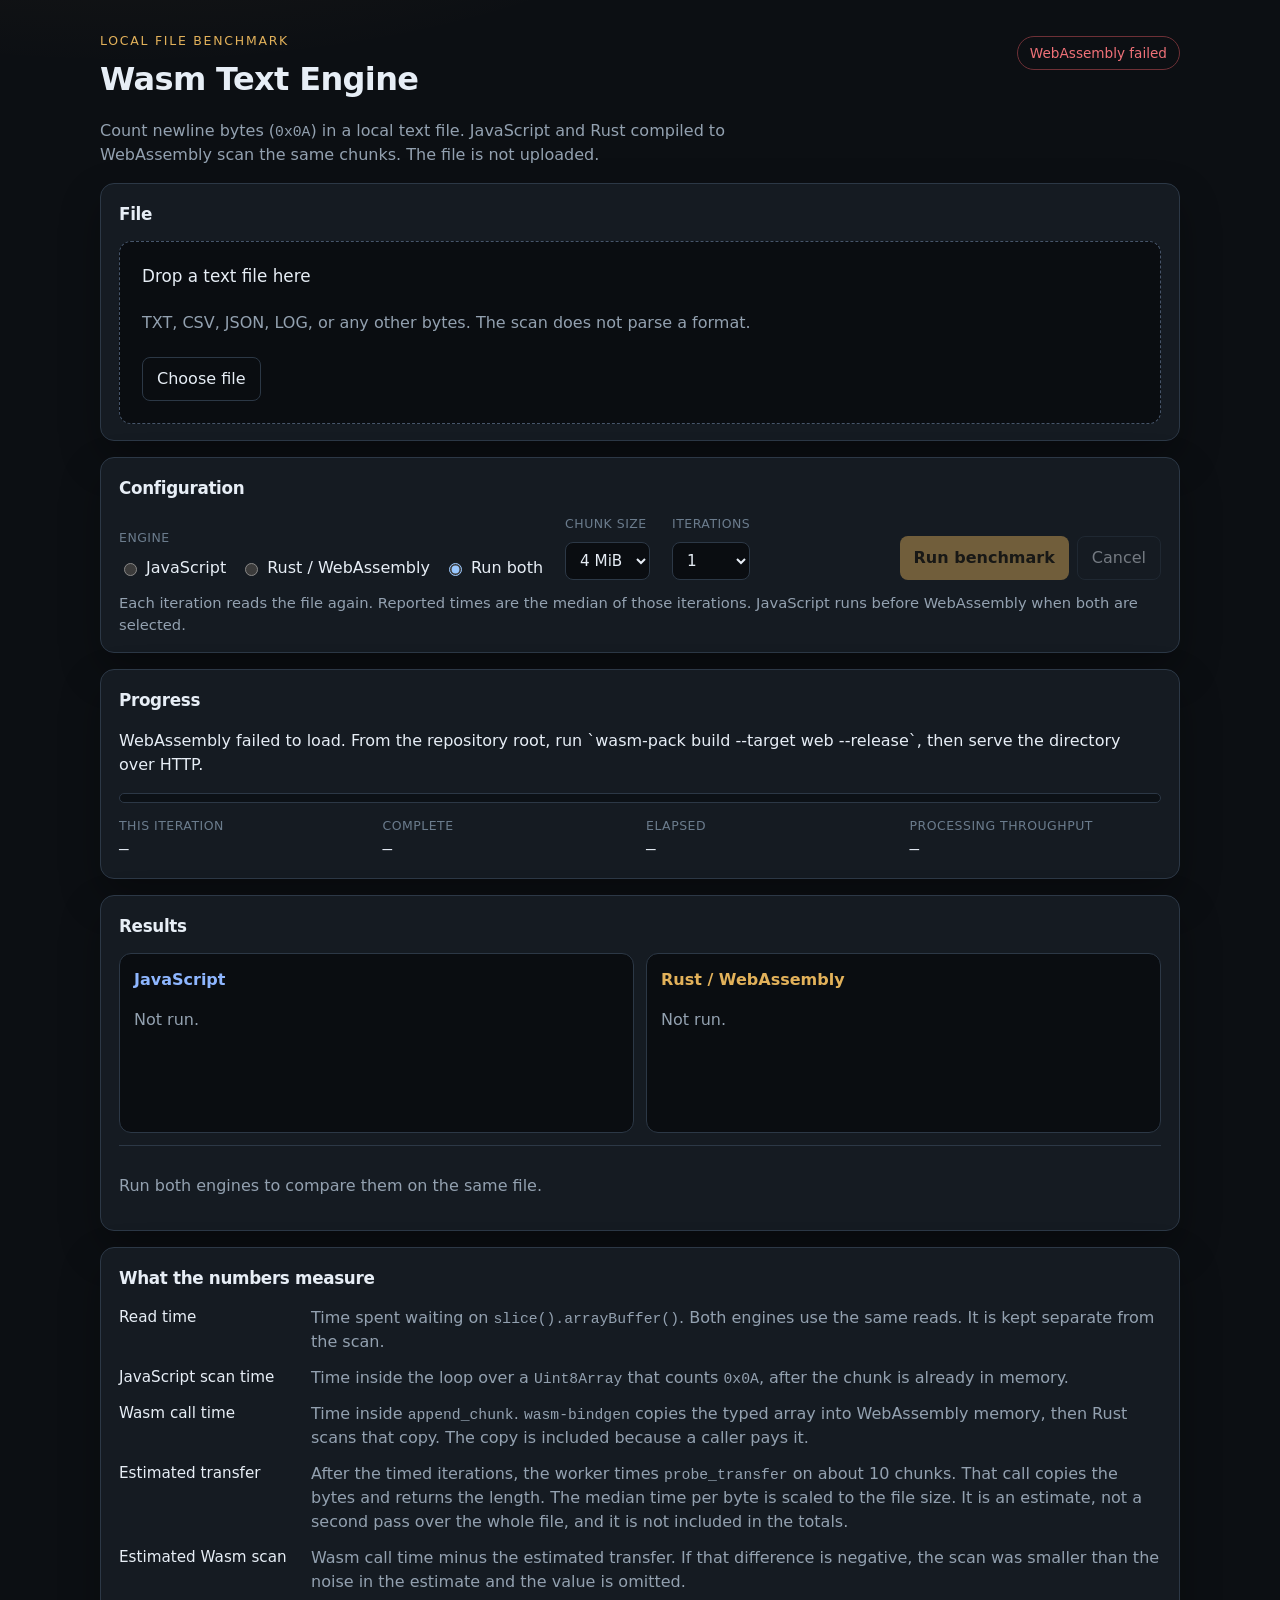
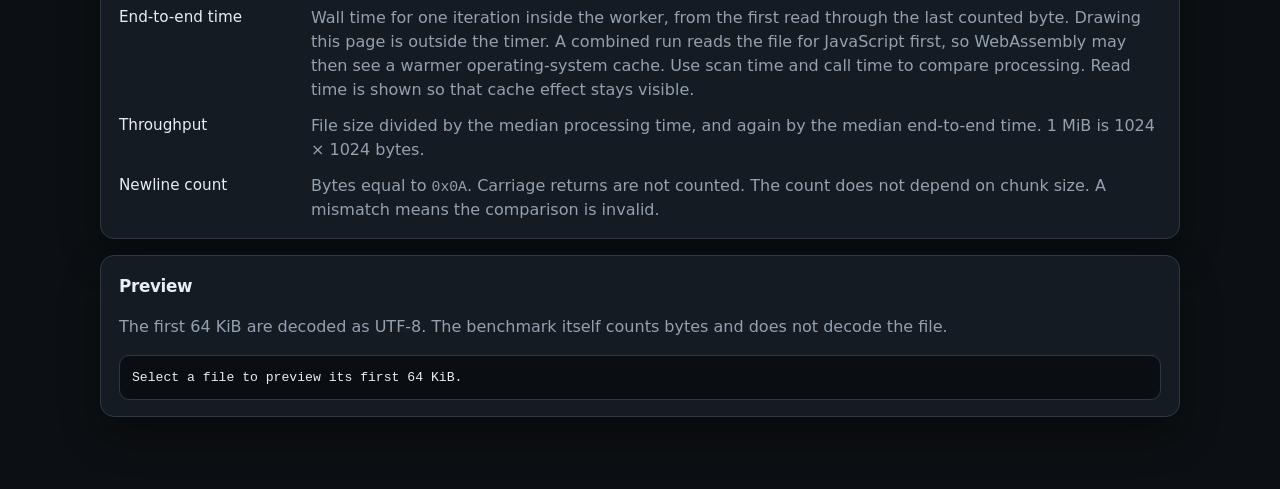
==== web/index.html @ 0ffe9e21 "Add a chunked JavaScript versus WebAssembly newline benchmark Count 0x0A bytes from local files in a" ====
<!DOCTYPE html>
<html lang="en">
<head>
    <meta charset="UTF-8">
    <meta name="viewport" content="width=device-width, initial-scale=1">
    <title>Wasm Text Engine</title>
    <link rel="stylesheet" href="./styles.css">
</head>
<body>
    <div class="wrap">
        <header class="site-header">
            <div>
                <p class="eyebrow">Local file benchmark</p>
                <h1>Wasm Text Engine</h1>
            </div>
            <p id="wasm-status" class="status-pill" data-state="loading">Loading WebAssembly…</p>
        </header>

        <p class="lede">
            Count newline bytes (<code>0x0A</code>) in a local text file.
            JavaScript and Rust compiled to WebAssembly scan the same chunks.
            The file is not uploaded.
        </p>

        <main>
            <section class="panel" aria-labelledby="file-heading">
                <h2 id="file-heading">File</h2>
                <div id="dropzone" class="dropzone">
                    <p class="dropzone-title">Drop a text file here</p>
                    <p class="muted">TXT, CSV, JSON, LOG, or any other bytes. The scan does not parse a format.</p>
                    <button type="button" id="choose-file" class="ghost">Choose file</button>
                    <input id="file-input" type="file">
                </div>
                <dl id="file-meta" class="meta hidden">
                    <div>
                        <dt>Name</dt>
                        <dd id="file-name"></dd>
                    </div>
                    <div>
                        <dt>Size</dt>
                        <dd id="file-size"></dd>
                    </div>
                    <div>
                        <dt>Type</dt>
                        <dd id="file-type"></dd>
                    </div>
                </dl>
            </section>

            <section class="panel" aria-labelledby="config-heading">
                <h2 id="config-heading">Configuration</h2>
                <div class="controls">
                    <fieldset>
                        <legend>Engine</legend>
                        <label><input type="radio" name="engine" value="javascript"> JavaScript</label>
                        <label><input type="radio" name="engine" value="wasm"> Rust / WebAssembly</label>
                        <label><input type="radio" name="engine" value="both" checked> Run both</label>
                    </fieldset>
                    <label class="field">
                        Chunk size
                        <select id="chunk-size">
                            <option value="1048576">1 MiB</option>
                            <option value="2097152">2 MiB</option>
                            <option value="4194304" selected>4 MiB</option>
                        </select>
                    </label>
                    <label class="field">
                        Iterations
                        <select id="iterations">
                            <option value="1" selected>1</option>
                            <option value="3">3</option>
                            <option value="5">5</option>
                        </select>
                    </label>
                    <div class="actions">
                        <button type="button" id="run-button" class="primary" disabled>Run benchmark</button>
                        <button type="button" id="cancel-button" class="ghost" disabled>Cancel</button>
                    </div>
                </div>
                <p class="hint">Each iteration reads the file again. Reported times are the median of those iterations. JavaScript runs before WebAssembly when both are selected.</p>
            </section>

            <section class="panel" aria-labelledby="progress-heading">
                <h2 id="progress-heading">Progress</h2>
                <p id="run-status" role="status" aria-live="polite">Choose a file to begin.</p>
                <div
                    id="progress"
                    class="progress"
                    role="progressbar"
                    aria-valuemin="0"
                    aria-valuemax="100"
                    aria-valuenow="0"
                    aria-label="Benchmark progress"
                >
                    <div id="progress-fill" class="progress-fill"></div>
                </div>
                <dl class="stats">
                    <div>
                        <dt>This iteration</dt>
                        <dd id="stat-bytes">—</dd>
                    </div>
                    <div>
                        <dt>Complete</dt>
                        <dd id="stat-percent">—</dd>
                    </div>
                    <div>
                        <dt>Elapsed</dt>
                        <dd id="stat-elapsed">—</dd>
                    </div>
                    <div>
                        <dt>Processing throughput</dt>
                        <dd id="stat-throughput">—</dd>
                    </div>
                </dl>
            </section>

            <section class="panel" aria-labelledby="results-heading">
                <h2 id="results-heading">Results</h2>
                <div id="results" class="results"></div>
                <div id="comparison" class="comparison">
                    <p class="muted">Run both engines to compare them on the same file.</p>
                </div>
            </section>

            <section class="panel" aria-labelledby="metrics-heading">
                <h2 id="metrics-heading">What the numbers measure</h2>
                <dl class="glossary">
                    <div>
                        <dt>Read time</dt>
                        <dd>Time spent waiting on <code>slice().arrayBuffer()</code>. Both engines use the same reads. It is kept separate from the scan.</dd>
                    </div>
                    <div>
                        <dt>JavaScript scan time</dt>
                        <dd>Time inside the loop over a <code>Uint8Array</code> that counts <code>0x0A</code>, after the chunk is already in memory.</dd>
                    </div>
                    <div>
                        <dt>Wasm call time</dt>
                        <dd>Time inside <code>append_chunk</code>. <code>wasm-bindgen</code> copies the typed array into WebAssembly memory, then Rust scans that copy. The copy is included because a caller pays it.</dd>
                    </div>
                    <div>
                        <dt>Estimated transfer</dt>
                        <dd>After the timed iterations, the worker times <code>probe_transfer</code> on about 10 chunks. That call copies the bytes and returns the length. The median time per byte is scaled to the file size. It is an estimate, not a second pass over the whole file, and it is not included in the totals.</dd>
                    </div>
                    <div>
                        <dt>Estimated Wasm scan</dt>
                        <dd>Wasm call time minus the estimated transfer. If that difference is negative, the scan was smaller than the noise in the estimate and the value is omitted.</dd>
                    </div>
                    <div>
                        <dt>End-to-end time</dt>
                        <dd>Wall time for one iteration inside the worker, from the first read through the last counted byte. Drawing this page is outside the timer. A combined run reads the file for JavaScript first, so WebAssembly may then see a warmer operating-system cache. Use scan time and call time to compare processing. Read time is shown so that cache effect stays visible.</dd>
                    </div>
                    <div>
                        <dt>Throughput</dt>
                        <dd>File size divided by the median processing time, and again by the median end-to-end time. 1 MiB is 1024 × 1024 bytes.</dd>
                    </div>
                    <div>
                        <dt>Newline count</dt>
                        <dd>Bytes equal to <code>0x0A</code>. Carriage returns are not counted. The count does not depend on chunk size. A mismatch means the comparison is invalid.</dd>
                    </div>
                </dl>
            </section>

            <section class="panel" aria-labelledby="preview-heading">
                <h2 id="preview-heading">Preview</h2>
                <p id="preview-meta" class="muted">The first 64 KiB are decoded as UTF-8. The benchmark itself counts bytes and does not decode the file.</p>
                <pre id="preview-text" class="preview">Select a file to preview its first 64 KiB.</pre>
            </section>
        </main>
    </div>
    <script type="module" src="./main.js"></script>
</body>
</html>
---- web/styles.css ----
:root {
    color-scheme: dark;
    --bg: #0c0f13;
    --bg-elevated: #151b22;
    --bg-inset: #0a0d11;
    --line: #2c3846;
    --text: #e7eef6;
    --muted: #93a1b0;
    --faint: #6b7c8d;
    --accent: #e2b15a;
    --accent-ink: #1c1508;
    --ok: #7dcea0;
    --danger: #f07178;
    --js: #8eb6ff;
    --shadow: 0 18px 40px rgba(0, 0, 0, 0.28);
    font-family: "Segoe UI", ui-sans-serif, system-ui, sans-serif;
}

* {
    box-sizing: border-box;
}

body {
    margin: 0;
    background:
        radial-gradient(1200px 500px at 10% -10%, rgba(226, 177, 90, 0.08), transparent 55%),
        var(--bg);
    color: var(--text);
    line-height: 1.5;
}

.wrap {
    width: min(1080px, calc(100% - 32px));
    margin: 0 auto;
    padding: 32px 0 72px;
}

.site-header {
    display: flex;
    justify-content: space-between;
    align-items: flex-start;
    gap: 16px;
}

.eyebrow {
    margin: 0 0 4px;
    color: var(--accent);
    font-size: 0.78rem;
    letter-spacing: 0.14em;
    text-transform: uppercase;
}

h1, h2 {
    font-weight: 640;
    letter-spacing: -0.02em;
}

h1 {
    margin: 0;
    font-size: 2rem;
}

h2 {
    margin: 0 0 14px;
    font-size: 1.05rem;
}

.lede {
    max-width: 68ch;
    color: var(--muted);
}

code {
    font-family: ui-monospace, "SF Mono", Menlo, Consolas, monospace;
    font-size: 0.92em;
}

.status-pill {
    margin: 4px 0 0;
    border: 1px solid var(--line);
    border-radius: 999px;
    padding: 6px 12px;
    color: var(--muted);
    font-size: 0.85rem;
    white-space: nowrap;
}

.status-pill[data-state="ready"] {
    color: var(--ok);
    border-color: #245c3e;
}

.status-pill[data-state="error"] {
    color: var(--danger);
    border-color: #6e3036;
}

main {
    display: grid;
    gap: 16px;
}

.panel {
    background: var(--bg-elevated);
    border: 1px solid var(--line);
    border-radius: 14px;
    padding: 18px 18px 16px;
    box-shadow: var(--shadow);
}

.dropzone {
    display: grid;
    justify-items: start;
    gap: 6px;
    border: 1px dashed #46556a;
    border-radius: 12px;
    padding: 22px;
    background: var(--bg-inset);
}

.dropzone.dragover {
    border-color: var(--accent);
    background: #1a170f;
}

.dropzone-title {
    margin: 0;
    font-size: 1.05rem;
}

.muted, .hint {
    color: var(--muted);
}

.hint {
    margin: 12px 0 0;
    font-size: 0.92rem;
}

#file-input {
    position: absolute;
    width: 1px;
    height: 1px;
    overflow: hidden;
    clip: rect(0 0 0 0);
}

.meta, .stats {
    display: grid;
    grid-template-columns: repeat(3, minmax(0, 1fr));
    gap: 12px;
    margin: 14px 0 0;
}

.stats {
    grid-template-columns: repeat(4, minmax(0, 1fr));
}

.meta div, .stats div, .metric {
    min-width: 0;
}

dt {
    color: var(--faint);
    font-size: 0.78rem;
    letter-spacing: 0.04em;
    text-transform: uppercase;
}

dd {
    margin: 2px 0 0;
    overflow-wrap: anywhere;
    font-family: ui-monospace, "SF Mono", Menlo, Consolas, monospace;
    font-variant-numeric: tabular-nums;
}

.controls {
    display: flex;
    flex-wrap: wrap;
    align-items: end;
    gap: 18px 22px;
}

fieldset {
    margin: 0;
    border: 0;
    padding: 0;
    display: flex;
    flex-wrap: wrap;
    gap: 8px 14px;
}

legend {
    padding: 0;
    margin-bottom: 8px;
    color: var(--faint);
    font-size: 0.78rem;
    letter-spacing: 0.04em;
    text-transform: uppercase;
}

.field {
    display: grid;
    gap: 8px;
    color: var(--faint);
    font-size: 0.78rem;
    letter-spacing: 0.04em;
    text-transform: uppercase;
}

label {
    display: inline-flex;
    align-items: center;
    gap: 6px;
}

select, button {
    font: inherit;
}

select {
    background: var(--bg-inset);
    color: var(--text);
    border: 1px solid var(--line);
    border-radius: 8px;
    padding: 8px 10px;
    text-transform: none;
    letter-spacing: 0;
    font-size: 0.95rem;
}

.actions {
    display: flex;
    gap: 8px;
    margin-left: auto;
}

button {
    border-radius: 8px;
    padding: 9px 14px;
    cursor: pointer;
}

button.primary {
    background: var(--accent);
    color: var(--accent-ink);
    border: 0;
    font-weight: 650;
}

button.ghost {
    background: transparent;
    color: var(--text);
    border: 1px solid var(--line);
}

button:disabled {
    opacity: 0.45;
    cursor: not-allowed;
}

:focus-visible {
    outline: 2px solid var(--accent);
    outline-offset: 2px;
}

.progress {
    height: 10px;
    margin: 12px 0 4px;
    border-radius: 999px;
    background: #0c1116;
    border: 1px solid var(--line);
    overflow: hidden;
}

.progress-fill {
    width: 0;
    height: 100%;
    background: linear-gradient(90deg, #8d6a2f, var(--accent));
    transform-origin: left center;
}

.progress.is-probe .progress-fill {
    width: 100%;
    animation: probe 1.1s ease-in-out infinite;
}

@keyframes probe {
    50% { opacity: 0.45; }
}

.results {
    display: grid;
    grid-template-columns: 1fr 1fr;
    gap: 12px;
}

.card {
    border: 1px solid var(--line);
    border-radius: 12px;
    padding: 14px;
    background: var(--bg-inset);
    min-height: 180px;
}

.card h3 {
    margin: 0 0 10px;
    font-size: 1rem;
}

.card.javascript h3 { color: var(--js); }
.card.wasm h3 { color: var(--accent); }

.card dl {
    display: grid;
    gap: 8px;
    margin: 0;
}

.metric {
    display: grid;
    grid-template-columns: minmax(0, 1.2fr) minmax(0, 1fr);
    gap: 8px;
    align-items: baseline;
}

.metric dd {
    margin: 0;
    text-align: right;
}

.card details {
    margin-top: 10px;
    color: var(--muted);
}

.card ol {
    margin: 8px 0 0;
    padding-left: 1.2rem;
    font-family: ui-monospace, "SF Mono", Menlo, Consolas, monospace;
}

.comparison {
    margin-top: 12px;
    border-top: 1px solid var(--line);
    padding-top: 12px;
}

.comparison ul {
    margin: 8px 0 0;
    padding-left: 1.1rem;
}

.banner {
    margin: 0;
    font-weight: 640;
}

.banner.ok { color: var(--ok); }
.banner.error { color: var(--danger); }

.glossary {
    display: grid;
    gap: 12px;
    margin: 0;
}

.glossary div {
    display: grid;
    grid-template-columns: 180px minmax(0, 1fr);
    gap: 12px;
}

.glossary dt {
    text-transform: none;
    letter-spacing: 0;
    color: var(--text);
    font-size: 0.95rem;
}

.glossary dd {
    margin: 0;
    color: var(--muted);
    font-family: inherit;
}

.preview {
    margin: 10px 0 0;
    max-height: 320px;
    overflow: auto;
    padding: 12px;
    border-radius: 10px;
    background: var(--bg-inset);
    border: 1px solid var(--line);
    white-space: pre-wrap;
    overflow-wrap: anywhere;
    font-family: ui-monospace, "SF Mono", Menlo, Consolas, monospace;
    font-size: 0.82rem;
    line-height: 1.45;
}

.hidden { display: none !important; }

@media (max-width: 800px) {
    .site-header, .glossary div, .metric {
        display: grid;
        grid-template-columns: 1fr;
    }

    .meta, .stats, .results {
        grid-template-columns: 1fr 1fr;
    }

    .actions {
        margin-left: 0;
    }
}

@media (max-width: 560px) {
    .meta, .stats, .results {
        grid-template-columns: 1fr;
    }
}

@media (prefers-reduced-motion: reduce) {
    .progress.is-probe .progress-fill {
        animation: none;
    }
}
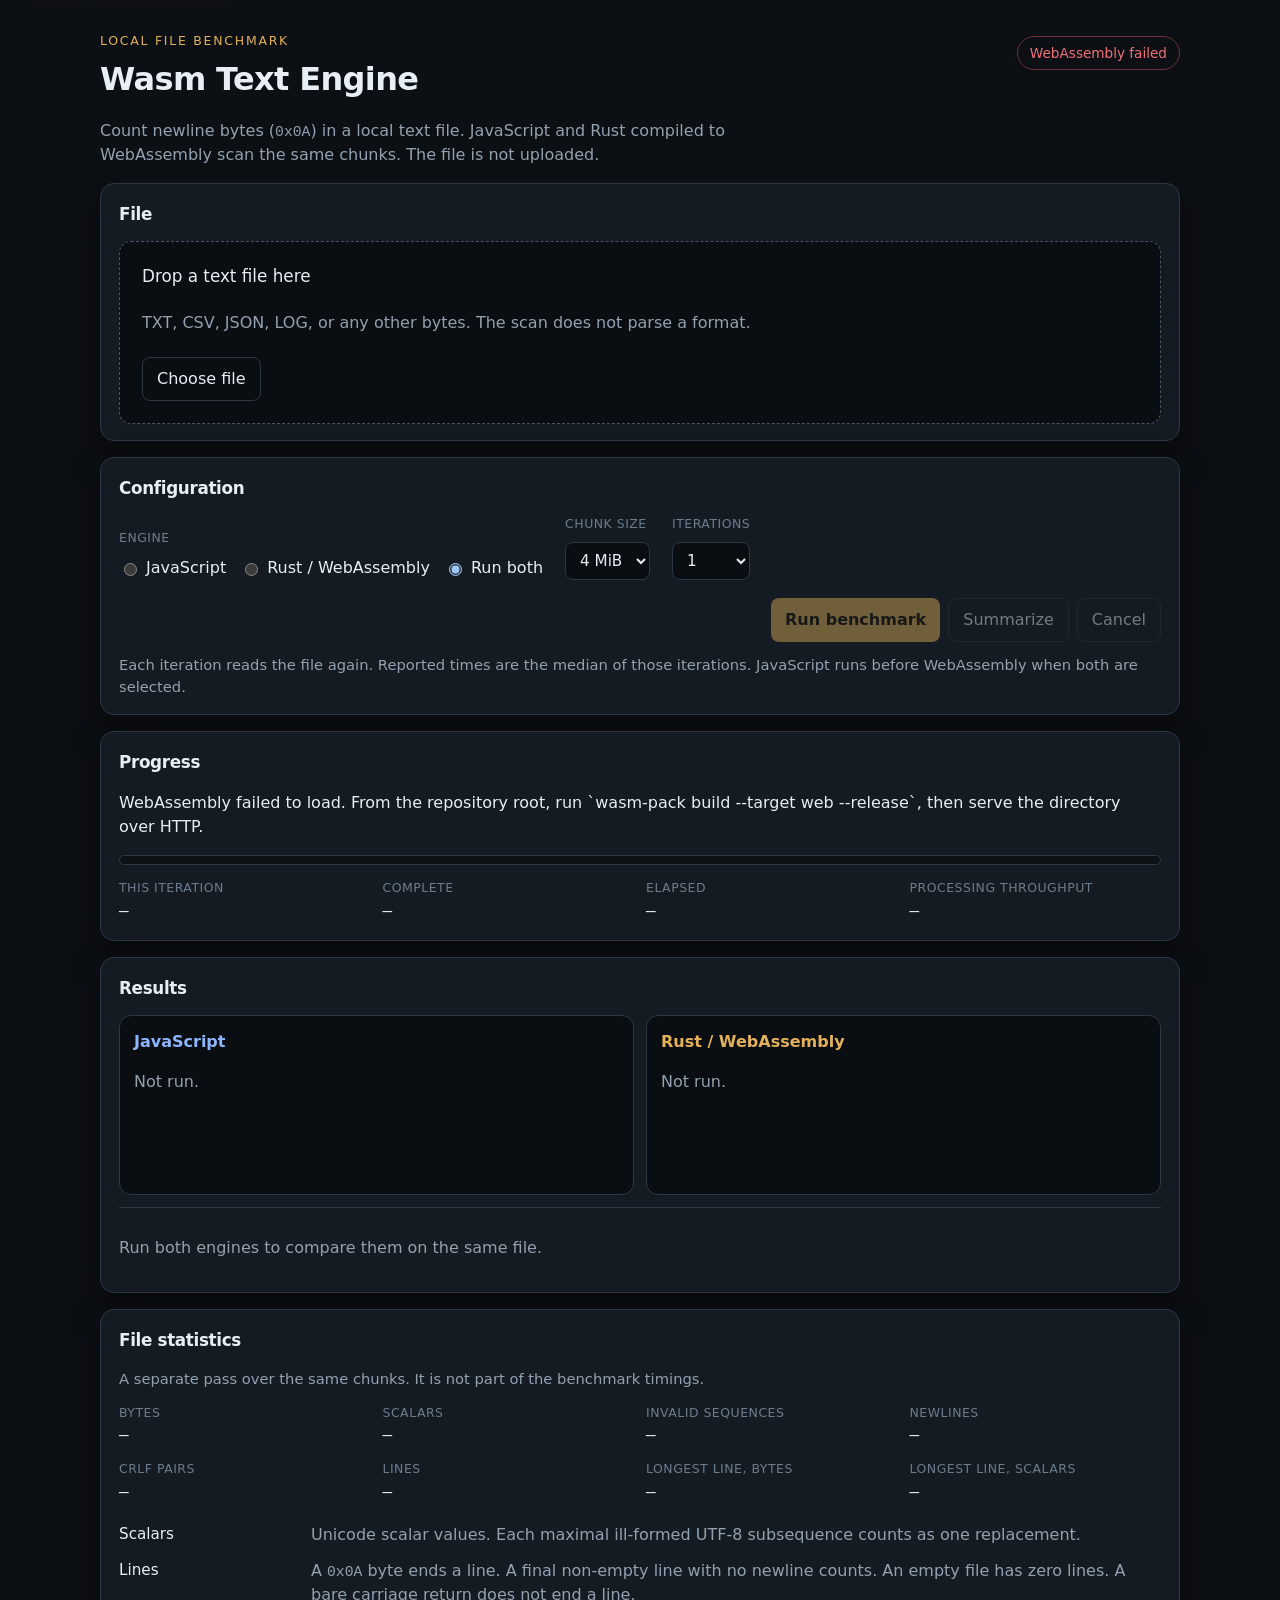
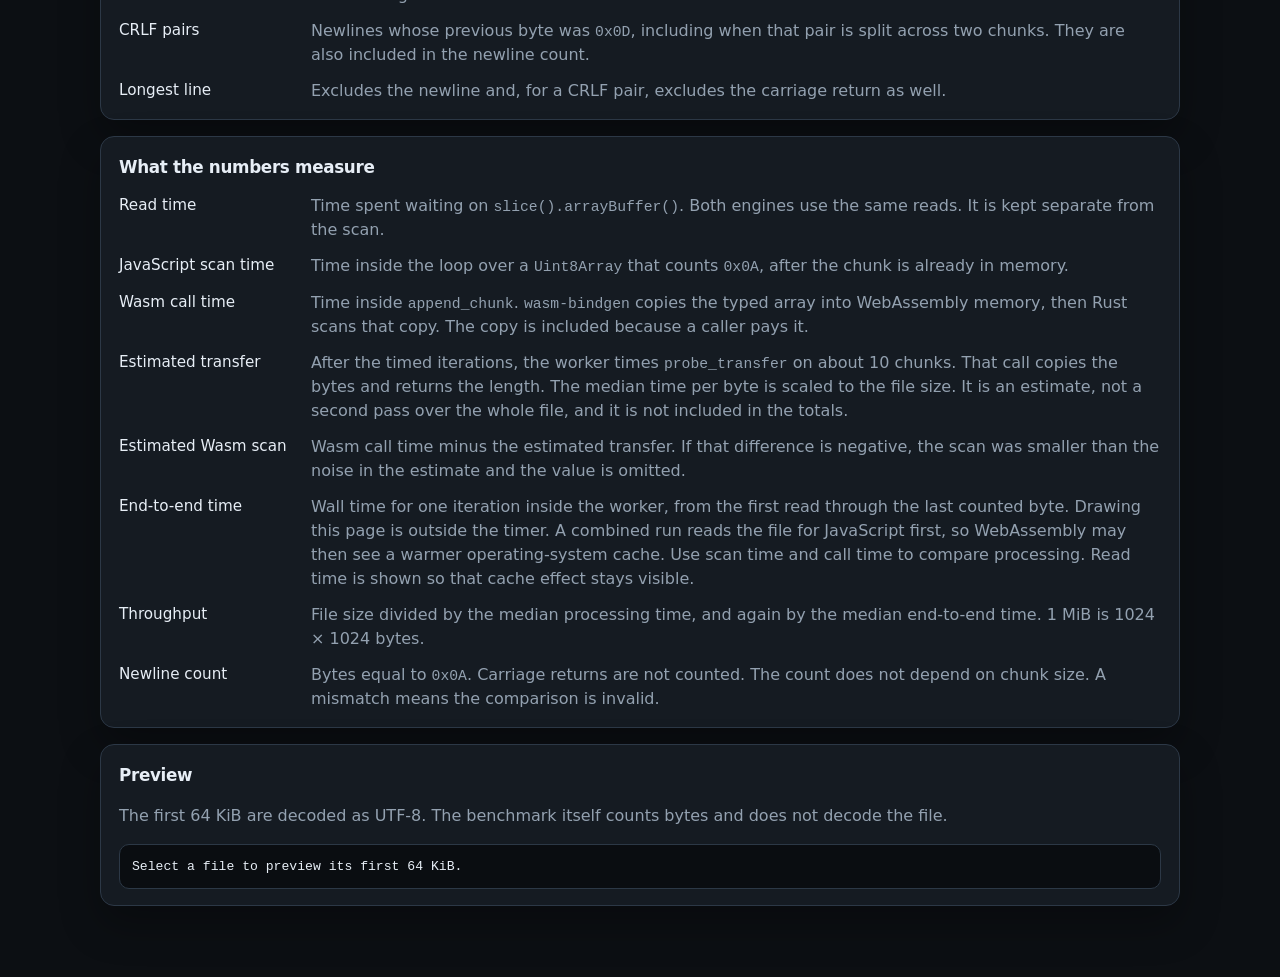
==== commit 7f8c36e7: "Add streaming text statistics without changing the newline benchmark Count scalars, CRLF pairs, and " ====
--- a/web/index.html
+++ b/web/index.html
@@ -74,6 +74,7 @@
                     </label>
                     <div class="actions">
                         <button type="button" id="run-button" class="primary" disabled>Run benchmark</button>
+                        <button type="button" id="summarize-button" class="ghost" disabled>Summarize</button>
                         <button type="button" id="cancel-button" class="ghost" disabled>Cancel</button>
                     </div>
                 </div>
@@ -122,6 +123,39 @@
                 </div>
             </section>
 
+            <section class="panel" aria-labelledby="summary-heading">
+                <h2 id="summary-heading">File statistics</h2>
+                <p class="hint">A separate pass over the same chunks. It is not part of the benchmark timings.</p>
+                <dl id="summary" class="summary-grid">
+                    <div><dt>Bytes</dt><dd id="summary-bytes">—</dd></div>
+                    <div><dt>Scalars</dt><dd id="summary-scalars">—</dd></div>
+                    <div><dt>Invalid sequences</dt><dd id="summary-invalid">—</dd></div>
+                    <div><dt>Newlines</dt><dd id="summary-newlines">—</dd></div>
+                    <div><dt>CRLF pairs</dt><dd id="summary-crlf">—</dd></div>
+                    <div><dt>Lines</dt><dd id="summary-lines">—</dd></div>
+                    <div><dt>Longest line, bytes</dt><dd id="summary-longest-bytes">—</dd></div>
+                    <div><dt>Longest line, scalars</dt><dd id="summary-longest-scalars">—</dd></div>
+                </dl>
+                <dl class="glossary">
+                    <div>
+                        <dt>Scalars</dt>
+                        <dd>Unicode scalar values. Each maximal ill-formed UTF-8 subsequence counts as one replacement.</dd>
+                    </div>
+                    <div>
+                        <dt>Lines</dt>
+                        <dd>A <code>0x0A</code> byte ends a line. A final non-empty line with no newline counts. An empty file has zero lines. A bare carriage return does not end a line.</dd>
+                    </div>
+                    <div>
+                        <dt>CRLF pairs</dt>
+                        <dd>Newlines whose previous byte was <code>0x0D</code>, including when that pair is split across two chunks. They are also included in the newline count.</dd>
+                    </div>
+                    <div>
+                        <dt>Longest line</dt>
+                        <dd>Excludes the newline and, for a CRLF pair, excludes the carriage return as well.</dd>
+                    </div>
+                </dl>
+            </section>
+
             <section class="panel" aria-labelledby="metrics-heading">
                 <h2 id="metrics-heading">What the numbers measure</h2>
                 <dl class="glossary">
--- a/web/styles.css
+++ b/web/styles.css
@@ -231,6 +231,7 @@
 
 .actions {
     display: flex;
+    flex-wrap: wrap;
     gap: 8px;
     margin-left: auto;
 }
@@ -358,6 +359,19 @@
 
 .banner.ok { color: var(--ok); }
 .banner.error { color: var(--danger); }
+
+.summary-grid {
+    display: grid;
+    grid-template-columns: repeat(4, minmax(0, 1fr));
+    gap: 12px;
+    margin: 14px 0 18px;
+}
+
+.summary-grid dd {
+    margin: 2px 0 0;
+    font-family: ui-monospace, "SF Mono", Menlo, Consolas, monospace;
+    font-variant-numeric: tabular-nums;
+}
 
 .glossary {
     display: grid;
@@ -407,7 +421,7 @@
         grid-template-columns: 1fr;
     }
 
-    .meta, .stats, .results {
+    .meta, .stats, .results, .summary-grid {
         grid-template-columns: 1fr 1fr;
     }
 
@@ -417,7 +431,7 @@
 }
 
 @media (max-width: 560px) {
-    .meta, .stats, .results {
+    .meta, .stats, .results, .summary-grid {
         grid-template-columns: 1fr;
     }
 }
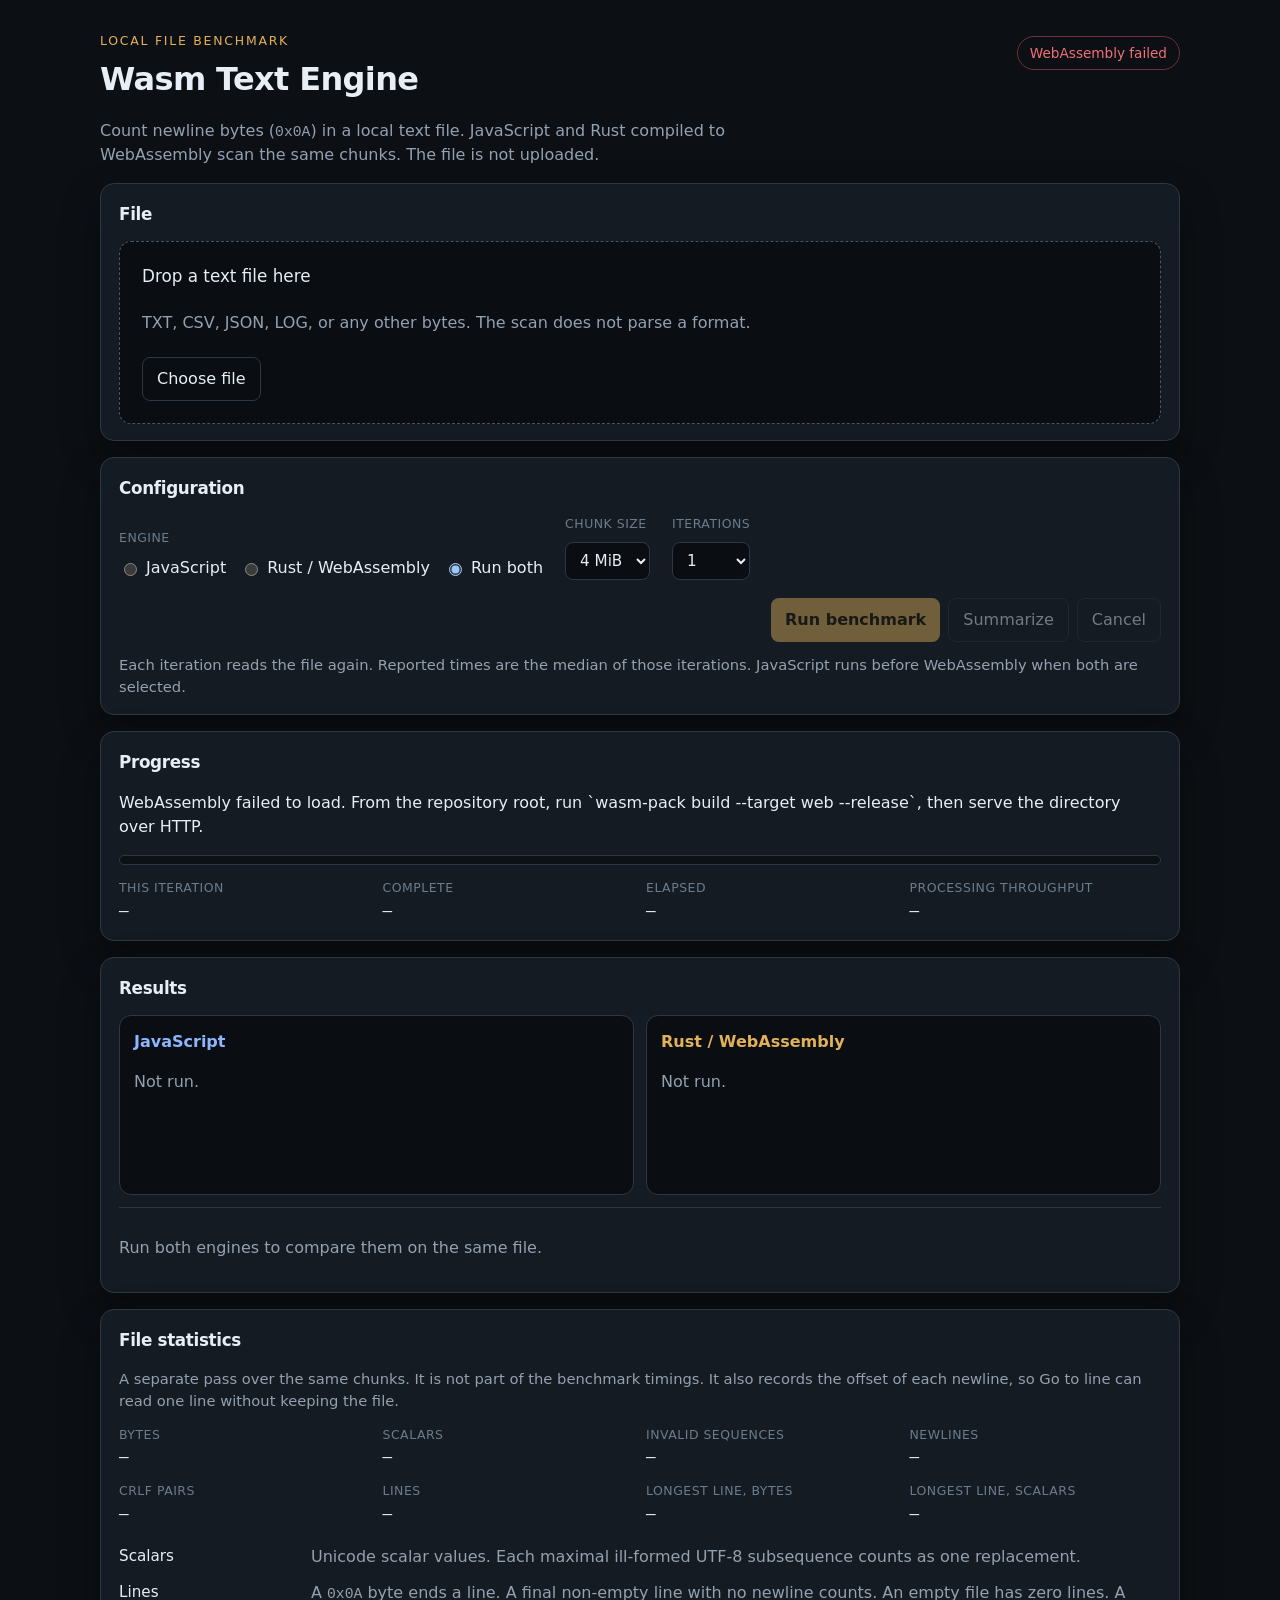
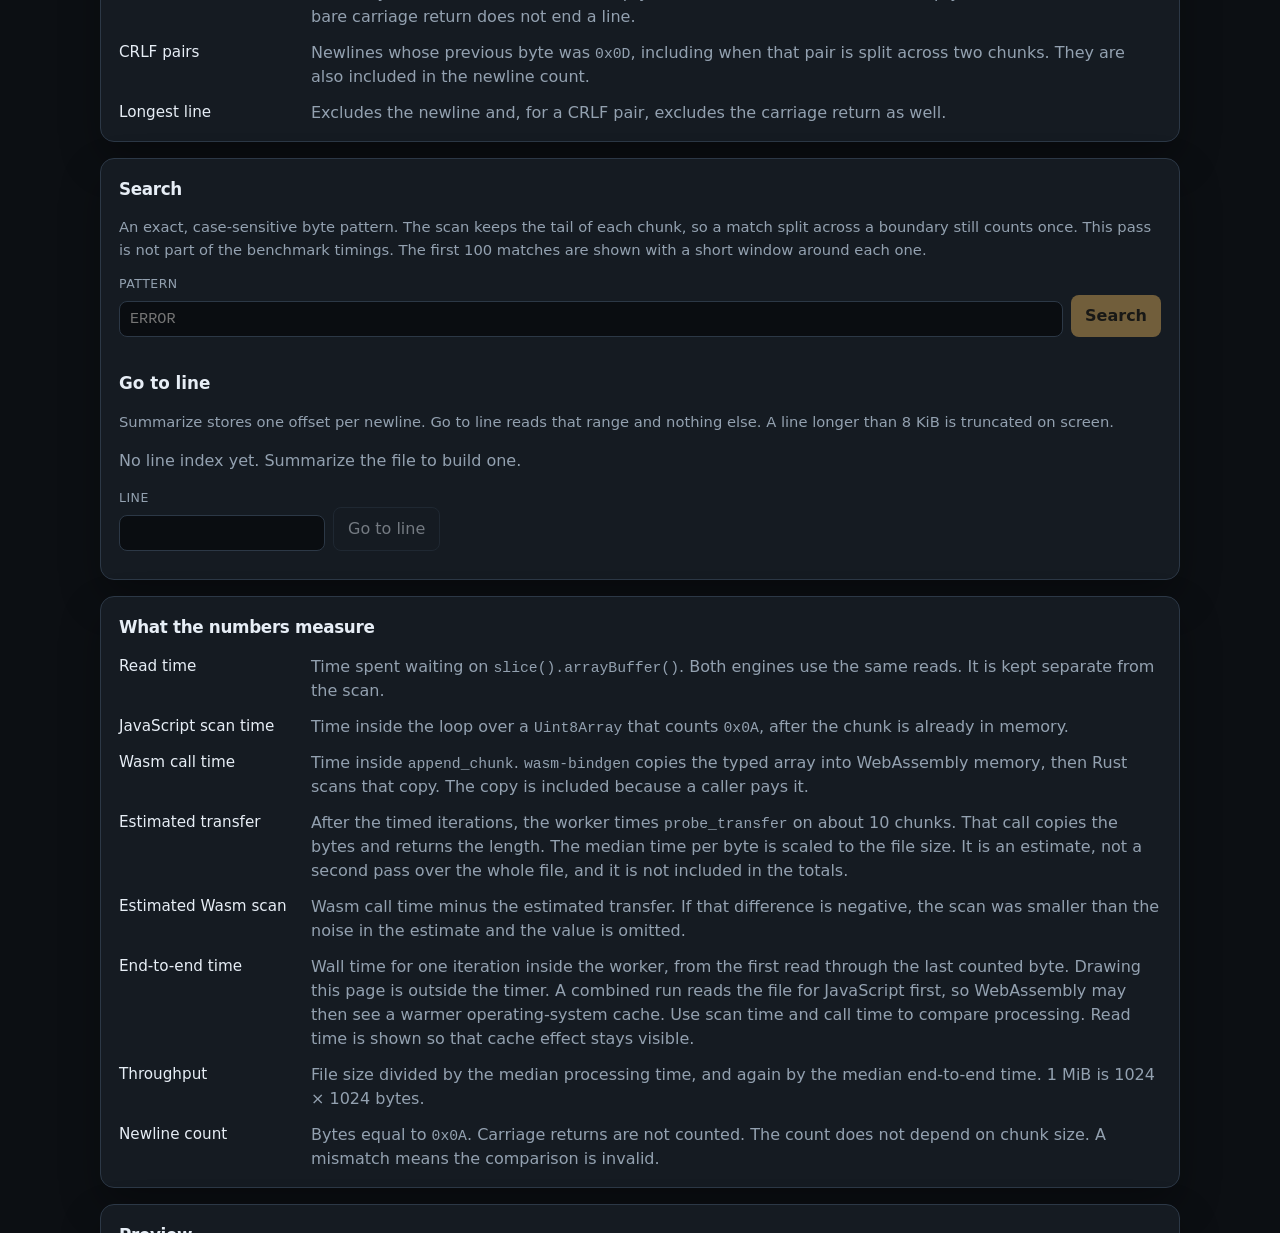
==== commit 2e09677b: "Add chunk-safe search and serve the benchmark at the site root Search keeps a short tail across chun" ====
--- a/web/index.html
+++ b/web/index.html
@@ -2,205 +2,10 @@
 <html lang="en">
 <head>
     <meta charset="UTF-8">
-    <meta name="viewport" content="width=device-width, initial-scale=1">
+    <meta http-equiv="refresh" content="0; url=/">
     <title>Wasm Text Engine</title>
-    <link rel="stylesheet" href="./styles.css">
 </head>
 <body>
-    <div class="wrap">
-        <header class="site-header">
-            <div>
-                <p class="eyebrow">Local file benchmark</p>
-                <h1>Wasm Text Engine</h1>
-            </div>
-            <p id="wasm-status" class="status-pill" data-state="loading">Loading WebAssembly…</p>
-        </header>
-
-        <p class="lede">
-            Count newline bytes (<code>0x0A</code>) in a local text file.
-            JavaScript and Rust compiled to WebAssembly scan the same chunks.
-            The file is not uploaded.
-        </p>
-
-        <main>
-            <section class="panel" aria-labelledby="file-heading">
-                <h2 id="file-heading">File</h2>
-                <div id="dropzone" class="dropzone">
-                    <p class="dropzone-title">Drop a text file here</p>
-                    <p class="muted">TXT, CSV, JSON, LOG, or any other bytes. The scan does not parse a format.</p>
-                    <button type="button" id="choose-file" class="ghost">Choose file</button>
-                    <input id="file-input" type="file">
-                </div>
-                <dl id="file-meta" class="meta hidden">
-                    <div>
-                        <dt>Name</dt>
-                        <dd id="file-name"></dd>
-                    </div>
-                    <div>
-                        <dt>Size</dt>
-                        <dd id="file-size"></dd>
-                    </div>
-                    <div>
-                        <dt>Type</dt>
-                        <dd id="file-type"></dd>
-                    </div>
-                </dl>
-            </section>
-
-            <section class="panel" aria-labelledby="config-heading">
-                <h2 id="config-heading">Configuration</h2>
-                <div class="controls">
-                    <fieldset>
-                        <legend>Engine</legend>
-                        <label><input type="radio" name="engine" value="javascript"> JavaScript</label>
-                        <label><input type="radio" name="engine" value="wasm"> Rust / WebAssembly</label>
-                        <label><input type="radio" name="engine" value="both" checked> Run both</label>
-                    </fieldset>
-                    <label class="field">
-                        Chunk size
-                        <select id="chunk-size">
-                            <option value="1048576">1 MiB</option>
-                            <option value="2097152">2 MiB</option>
-                            <option value="4194304" selected>4 MiB</option>
-                        </select>
-                    </label>
-                    <label class="field">
-                        Iterations
-                        <select id="iterations">
-                            <option value="1" selected>1</option>
-                            <option value="3">3</option>
-                            <option value="5">5</option>
-                        </select>
-                    </label>
-                    <div class="actions">
-                        <button type="button" id="run-button" class="primary" disabled>Run benchmark</button>
-                        <button type="button" id="summarize-button" class="ghost" disabled>Summarize</button>
-                        <button type="button" id="cancel-button" class="ghost" disabled>Cancel</button>
-                    </div>
-                </div>
-                <p class="hint">Each iteration reads the file again. Reported times are the median of those iterations. JavaScript runs before WebAssembly when both are selected.</p>
-            </section>
-
-            <section class="panel" aria-labelledby="progress-heading">
-                <h2 id="progress-heading">Progress</h2>
-                <p id="run-status" role="status" aria-live="polite">Choose a file to begin.</p>
-                <div
-                    id="progress"
-                    class="progress"
-                    role="progressbar"
-                    aria-valuemin="0"
-                    aria-valuemax="100"
-                    aria-valuenow="0"
-                    aria-label="Benchmark progress"
-                >
-                    <div id="progress-fill" class="progress-fill"></div>
-                </div>
-                <dl class="stats">
-                    <div>
-                        <dt>This iteration</dt>
-                        <dd id="stat-bytes">—</dd>
-                    </div>
-                    <div>
-                        <dt>Complete</dt>
-                        <dd id="stat-percent">—</dd>
-                    </div>
-                    <div>
-                        <dt>Elapsed</dt>
-                        <dd id="stat-elapsed">—</dd>
-                    </div>
-                    <div>
-                        <dt>Processing throughput</dt>
-                        <dd id="stat-throughput">—</dd>
-                    </div>
-                </dl>
-            </section>
-
-            <section class="panel" aria-labelledby="results-heading">
-                <h2 id="results-heading">Results</h2>
-                <div id="results" class="results"></div>
-                <div id="comparison" class="comparison">
-                    <p class="muted">Run both engines to compare them on the same file.</p>
-                </div>
-            </section>
-
-            <section class="panel" aria-labelledby="summary-heading">
-                <h2 id="summary-heading">File statistics</h2>
-                <p class="hint">A separate pass over the same chunks. It is not part of the benchmark timings.</p>
-                <dl id="summary" class="summary-grid">
-                    <div><dt>Bytes</dt><dd id="summary-bytes">—</dd></div>
-                    <div><dt>Scalars</dt><dd id="summary-scalars">—</dd></div>
-                    <div><dt>Invalid sequences</dt><dd id="summary-invalid">—</dd></div>
-                    <div><dt>Newlines</dt><dd id="summary-newlines">—</dd></div>
-                    <div><dt>CRLF pairs</dt><dd id="summary-crlf">—</dd></div>
-                    <div><dt>Lines</dt><dd id="summary-lines">—</dd></div>
-                    <div><dt>Longest line, bytes</dt><dd id="summary-longest-bytes">—</dd></div>
-                    <div><dt>Longest line, scalars</dt><dd id="summary-longest-scalars">—</dd></div>
-                </dl>
-                <dl class="glossary">
-                    <div>
-                        <dt>Scalars</dt>
-                        <dd>Unicode scalar values. Each maximal ill-formed UTF-8 subsequence counts as one replacement.</dd>
-                    </div>
-                    <div>
-                        <dt>Lines</dt>
-                        <dd>A <code>0x0A</code> byte ends a line. A final non-empty line with no newline counts. An empty file has zero lines. A bare carriage return does not end a line.</dd>
-                    </div>
-                    <div>
-                        <dt>CRLF pairs</dt>
-                        <dd>Newlines whose previous byte was <code>0x0D</code>, including when that pair is split across two chunks. They are also included in the newline count.</dd>
-                    </div>
-                    <div>
-                        <dt>Longest line</dt>
-                        <dd>Excludes the newline and, for a CRLF pair, excludes the carriage return as well.</dd>
-                    </div>
-                </dl>
-            </section>
-
-            <section class="panel" aria-labelledby="metrics-heading">
-                <h2 id="metrics-heading">What the numbers measure</h2>
-                <dl class="glossary">
-                    <div>
-                        <dt>Read time</dt>
-                        <dd>Time spent waiting on <code>slice().arrayBuffer()</code>. Both engines use the same reads. It is kept separate from the scan.</dd>
-                    </div>
-                    <div>
-                        <dt>JavaScript scan time</dt>
-                        <dd>Time inside the loop over a <code>Uint8Array</code> that counts <code>0x0A</code>, after the chunk is already in memory.</dd>
-                    </div>
-                    <div>
-                        <dt>Wasm call time</dt>
-                        <dd>Time inside <code>append_chunk</code>. <code>wasm-bindgen</code> copies the typed array into WebAssembly memory, then Rust scans that copy. The copy is included because a caller pays it.</dd>
-                    </div>
-                    <div>
-                        <dt>Estimated transfer</dt>
-                        <dd>After the timed iterations, the worker times <code>probe_transfer</code> on about 10 chunks. That call copies the bytes and returns the length. The median time per byte is scaled to the file size. It is an estimate, not a second pass over the whole file, and it is not included in the totals.</dd>
-                    </div>
-                    <div>
-                        <dt>Estimated Wasm scan</dt>
-                        <dd>Wasm call time minus the estimated transfer. If that difference is negative, the scan was smaller than the noise in the estimate and the value is omitted.</dd>
-                    </div>
-                    <div>
-                        <dt>End-to-end time</dt>
-                        <dd>Wall time for one iteration inside the worker, from the first read through the last counted byte. Drawing this page is outside the timer. A combined run reads the file for JavaScript first, so WebAssembly may then see a warmer operating-system cache. Use scan time and call time to compare processing. Read time is shown so that cache effect stays visible.</dd>
-                    </div>
-                    <div>
-                        <dt>Throughput</dt>
-                        <dd>File size divided by the median processing time, and again by the median end-to-end time. 1 MiB is 1024 × 1024 bytes.</dd>
-                    </div>
-                    <div>
-                        <dt>Newline count</dt>
-                        <dd>Bytes equal to <code>0x0A</code>. Carriage returns are not counted. The count does not depend on chunk size. A mismatch means the comparison is invalid.</dd>
-                    </div>
-                </dl>
-            </section>
-
-            <section class="panel" aria-labelledby="preview-heading">
-                <h2 id="preview-heading">Preview</h2>
-                <p id="preview-meta" class="muted">The first 64 KiB are decoded as UTF-8. The benchmark itself counts bytes and does not decode the file.</p>
-                <pre id="preview-text" class="preview">Select a file to preview its first 64 KiB.</pre>
-            </section>
-        </main>
-    </div>
-    <script type="module" src="./main.js"></script>
+    <p><a href="/">Open the benchmark</a></p>
 </body>
 </html>
